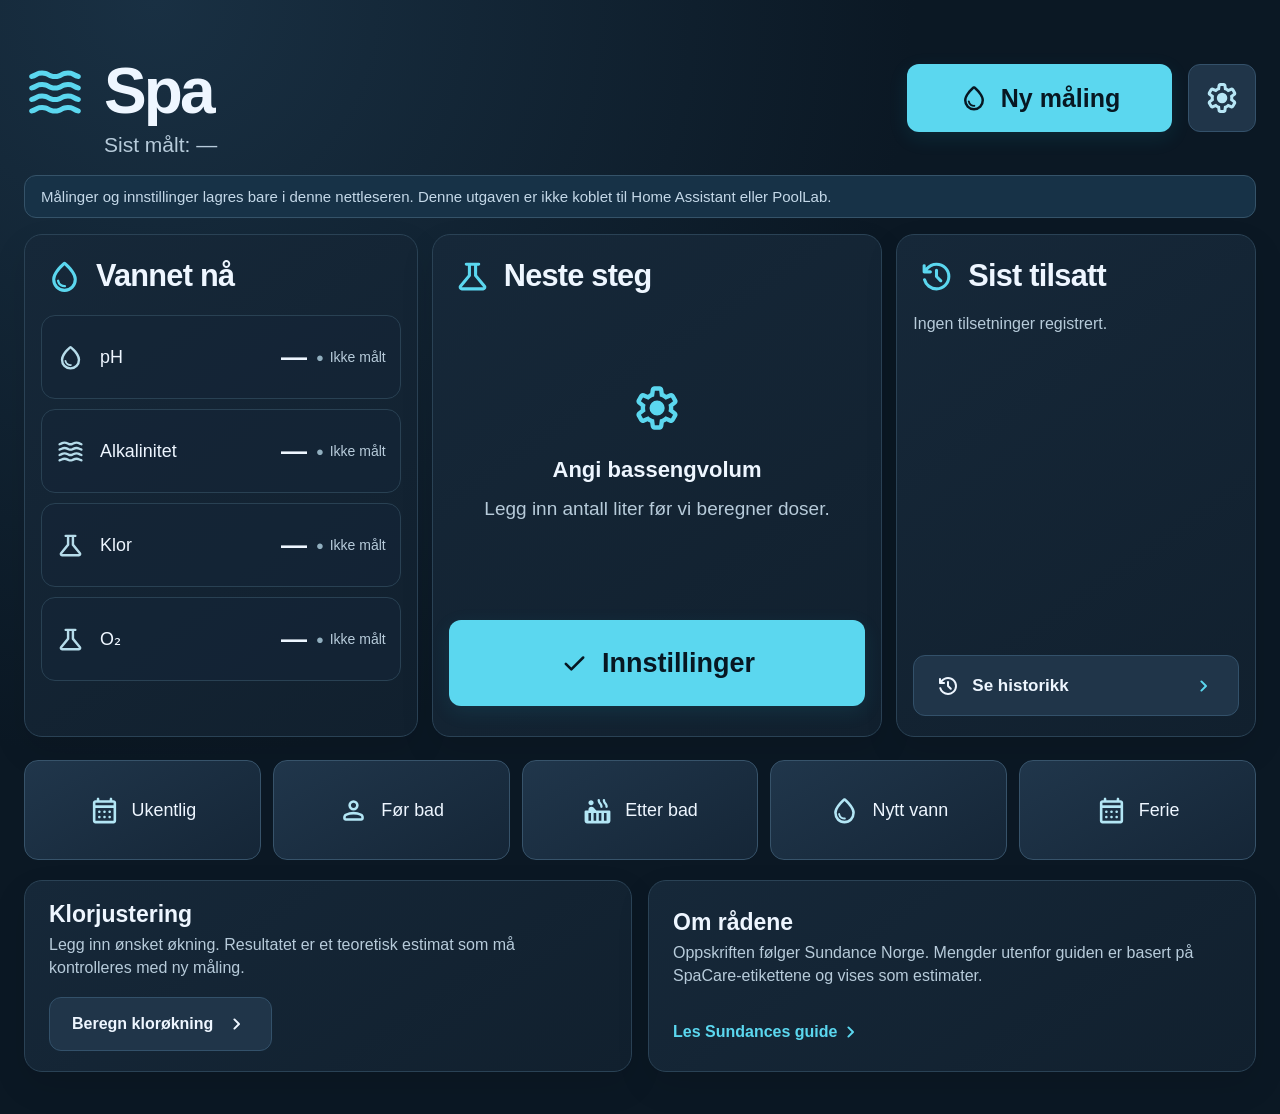
==== docs/index.html @ 382cc319 "Publish browser-only spa calculator for GitHub Pages" ====
<!doctype html>
<html lang="nb">
<head>
  <meta charset="utf-8">
  <meta name="viewport" content="width=device-width, initial-scale=1">
  <meta name="theme-color" content="#0e1b27">
  <title>Spa-hjelp</title>
  <link rel="icon" type="image/svg+xml" href="static/icons/hot_tub.svg">
  <link rel="stylesheet" href="static/style.css">
  <script src="static/pages-config.js" defer></script>
  <script src="static/pages-api.js" defer></script>
  <script src="static/app.js" defer></script>
</head>
<body>
  <main class="spa-app">
    <header class="app-header">
      <div class="app-title-wrap">
        <div class="app-title-line"><span class="icon icon-waves title-icon" aria-hidden="true"></span><h1>Spa</h1></div>
        <p id="last-measured" class="app-subtitle">Sist målt: —</p>
      </div>
      <div class="header-actions">
        <button id="new-measurement" class="button button-primary button-header" type="button">
          <span class="icon icon-water" aria-hidden="true"></span>Ny måling
        </button>
        <button id="settings-open" class="button button-icon" type="button" aria-label="Innstillinger" title="Innstillinger">
          <span class="icon icon-settings" aria-hidden="true"></span>
        </button>
      </div>
    </header>

    <p class="pages-note">Målinger og innstillinger lagres bare i denne nettleseren. Denne utgaven er ikke koblet til Home Assistant eller PoolLab.</p>
    <div class="top-grid">
      <section class="panel water-panel" aria-labelledby="water-heading">
        <h2 id="water-heading" class="panel-title"><span class="icon icon-water" aria-hidden="true"></span>Vannet nå</h2>
        <div class="reading-list">
          <div class="reading-row"><span class="icon icon-water reading-icon" aria-hidden="true"></span><span>pH</span><strong id="ph-value">—</strong><span id="ph-meta" class="reading-meta">Ikke målt</span></div>
          <div class="reading-row"><span class="icon icon-waves reading-icon" aria-hidden="true"></span><span>Alkalinitet</span><strong id="alkalinity-value">—</strong><span id="alkalinity-meta" class="reading-meta">Ikke målt</span></div>
          <div class="reading-row"><span class="icon icon-science reading-icon" aria-hidden="true"></span><span>Klor</span><strong id="chlorine-value">—</strong><span id="chlorine-meta" class="reading-meta">Ikke målt</span></div>
          <div class="reading-row"><span class="icon icon-science reading-icon" aria-hidden="true"></span><span>O₂</span><strong id="oxygen-value">—</strong><span id="oxygen-meta" class="reading-meta">Ikke målt</span></div>
        </div>
      </section>

      <section class="panel next-panel" aria-labelledby="next-heading">
        <h2 id="next-heading" class="panel-title"><span class="icon icon-science" aria-hidden="true"></span>Neste steg</h2>
        <div id="next-content" class="next-content" aria-live="polite">
          <div class="empty-step"><p>Velg en rutine eller registrer en måling.</p></div>
        </div>
        <button id="confirm-step" class="button button-primary button-confirm" type="button" disabled>
          <span class="icon icon-check" aria-hidden="true"></span><span id="confirm-label">Jeg har tilsatt</span>
        </button>
      </section>

      <section class="panel history-panel" aria-labelledby="history-heading">
        <h2 id="history-heading" class="panel-title"><span class="icon icon-history" aria-hidden="true"></span>Sist tilsatt</h2>
        <div id="last-additions" class="history-list"><p class="muted">Ingen tilsetninger registrert.</p></div>
        <button id="history-open" class="button button-secondary history-button" type="button">
          <span class="icon icon-history" aria-hidden="true"></span>Se historikk<span class="icon icon-chevron" aria-hidden="true"></span>
        </button>
      </section>
    </div>

    <section id="cover-banner" class="cover-banner" aria-live="polite" hidden>
      <span class="icon icon-timer cover-icon" aria-hidden="true"></span>
      <div class="cover-copy"><strong id="cover-title">Hold lokket åpent</strong><p>Når timeren er ferdig kan lokket lukkes. Dette sier ikke om vannet er klart for bading.</p></div>
    </section>

    <nav class="mode-grid" aria-label="Vannpleierutiner">
      <button type="button" data-mode="weekly" class="mode-button"><span class="icon icon-calendar" aria-hidden="true"></span>Ukentlig</button>
      <button type="button" data-mode="before_bath" class="mode-button"><span class="icon icon-person" aria-hidden="true"></span>Før bad</button>
      <button type="button" data-mode="after_bath" class="mode-button"><span class="icon icon-hot-tub" aria-hidden="true"></span>Etter bad</button>
      <button type="button" data-mode="new_water" class="mode-button"><span class="icon icon-water" aria-hidden="true"></span>Nytt vann</button>
      <button type="button" data-mode="holiday" class="mode-button"><span class="icon icon-calendar" aria-hidden="true"></span>Ferie</button>
    </nav>

    <div class="lower-grid">
      <section class="panel utility-panel">
        <div><h2>Klorjustering</h2><p>Legg inn ønsket økning. Resultatet er et teoretisk estimat som må kontrolleres med ny måling.</p></div>
        <button id="chlorine-open" class="button button-secondary" type="button">Beregn klorøkning <span class="icon icon-chevron" aria-hidden="true"></span></button>
      </section>
      <section class="panel utility-panel">
        <div><h2>Om rådene</h2><p>Oppskriften følger Sundance Norge. Mengder utenfor guiden er basert på SpaCare-etikettene og vises som estimater.</p></div>
        <a class="text-link" href="https://www.sundance.no/vannpleie-med-sunpurity-og-active-oxygen/" target="_blank" rel="noopener">Les Sundances guide <span class="icon icon-chevron" aria-hidden="true"></span></a>
      </section>
    </div>
  </main>

  <dialog id="measurement-dialog" class="app-dialog">
    <form id="measurement-form" class="dialog-form">
      <div class="dialog-head"><h2>Ny måling</h2><button type="button" class="dialog-close" aria-label="Lukk"><span class="icon icon-close" aria-hidden="true"></span></button></div>
      <p>Fyll inn verdiene du har målt. La felt stå tomt hvis du ikke har målt dem.</p>
      <label>pH <input name="ph" type="number" min="0" max="14" step="0.1" inputmode="decimal" placeholder="f.eks. 7,2"></label>
      <label>Alkalinitet (mg/L) <input name="alkalinity_mg_l" type="number" min="0" max="500" step="1" inputmode="decimal" placeholder="f.eks. 100"></label>
      <label>Fritt klor (mg/L) <input name="chlorine_mg_l" type="number" min="0" max="20" step="0.1" inputmode="decimal" placeholder="f.eks. 0,2"></label>
      <label>O₂ / aktivt oksygen (mg/L) <input name="active_oxygen_mg_l" type="number" min="0" max="50" step="0.1" inputmode="decimal" placeholder="f.eks. 5"></label>
      <button type="submit" class="button button-primary">Lagre måling</button>
    </form>
  </dialog>

  <dialog id="settings-dialog" class="app-dialog">
    <form id="settings-form" class="dialog-form">
      <div class="dialog-head"><h2>Innstillinger</h2><button type="button" class="dialog-close" aria-label="Lukk"><span class="icon icon-close" aria-hidden="true"></span></button></div>
      <p>Oppgi badets vannvolum og størrelsen på hver måleskje. Flytende produkter vises også i ml.</p>
      <label>Bassengvolum (liter) <input name="volume_liters" type="number" min="100" max="10000" step="1" required placeholder="f.eks. 1700"></label>
      <h3>Måleskje per produkt</h3>
      <div id="scoop-fields" class="scoop-fields"></div>
      <button type="submit" class="button button-primary">Lagre innstillinger</button>
    </form>
  </dialog>

  <dialog id="bathers-dialog" class="app-dialog small-dialog">
    <form id="bathers-form" class="dialog-form">
      <div class="dialog-head"><h2>Før bad</h2><button type="button" class="dialog-close" aria-label="Lukk"><span class="icon icon-close" aria-hidden="true"></span></button></div>
      <label>Hvor mange skal bade? <input name="bathers" type="number" min="1" max="20" step="1" value="1" required></label>
      <button type="submit" class="button button-primary">Vis neste steg</button>
    </form>
  </dialog>

  <dialog id="holiday-dialog" class="app-dialog small-dialog">
    <form id="holiday-form" class="dialog-form">
      <div class="dialog-head"><h2>Feriemodus</h2><button type="button" class="dialog-close" aria-label="Lukk"><span class="icon icon-close" aria-hidden="true"></span></button></div>
      <p>Sundance bruker samme kjemikalierutine ved lengre fravær, uansett antall dager.</p>
      <label>Avreise <input name="departure_date" type="date" required></label>
      <label>Hjemkomst <input name="return_date" type="date" required></label>
      <button type="submit" class="button button-primary">Start ferieveiviser</button>
    </form>
  </dialog>

  <dialog id="chlorine-dialog" class="app-dialog small-dialog">
    <form id="chlorine-form" class="dialog-form">
      <div class="dialog-head"><h2>Beregn klorøkning</h2><button type="button" class="dialog-close" aria-label="Lukk"><span class="icon icon-close" aria-hidden="true"></span></button></div>
      <p>Bruk siste måling av fritt klor. Beregningen tar ikke høyde for badets faktiske klorforbruk.</p>
      <label>Ønsket økning (mg/L) <input name="delta_mg_l" type="number" min="0.01" max="3" step="0.01" inputmode="decimal" value="0.2" required></label>
      <button type="submit" class="button button-secondary">Beregn</button>
      <div id="chlorine-result" class="estimate-result" hidden></div>
      <button id="chlorine-confirm" type="button" class="button button-primary" hidden>Jeg har tilsatt MiniChlor</button>
    </form>
  </dialog>

  <dialog id="history-dialog" class="app-dialog history-dialog">
    <div class="dialog-form"><div class="dialog-head"><h2>Tilsetningshistorikk</h2><button type="button" class="dialog-close" aria-label="Lukk"><span class="icon icon-close" aria-hidden="true"></span></button></div><div id="history-full" class="history-full"></div></div>
  </dialog>

  <div id="toast" class="toast" role="status" aria-live="polite" hidden></div>
</body>
</html>
---- docs/static/style.css ----
:root {
  color-scheme: dark;
  --bg: #0b1824;
  --surface: #142433;
  --surface-2: #1b3042;
  --border: #2a4255;
  --text: #eef6ff;
  --muted: #b7cbda;
  --cyan: #5bd7ef;
  --cyan-strong: #39c8eb;
  --orange: #cb5e0c;
  --red: #ff707b;
  font-family: -apple-system, BlinkMacSystemFont, "Segoe UI", Roboto, Helvetica, Arial, sans-serif;
  font-synthesis: none;
}

* { box-sizing: border-box; }
html { background: var(--bg); }
body { margin: 0; min-width: 320px; background: radial-gradient(circle at 12% 0%, #193043 0, var(--bg) 48%); color: var(--text); }
button, input { font: inherit; }
button { cursor: pointer; }
button:disabled { cursor: not-allowed; opacity: .42; }
a { color: inherit; }
:focus-visible { outline: 3px solid var(--cyan); outline-offset: 3px; }
[hidden] { display: none !important; }

.icon { display: inline-block; flex: none; width: 24px; height: 24px; background: currentColor; -webkit-mask: var(--icon) center / contain no-repeat; mask: var(--icon) center / contain no-repeat; }
.icon-water { --icon: url('icons/water_drop.svg'); }
.icon-waves { --icon: url('icons/waves.svg'); }
.icon-science { --icon: url('icons/science.svg'); }
.icon-history { --icon: url('icons/history.svg'); }
.icon-calendar { --icon: url('icons/calendar_month.svg'); }
.icon-person { --icon: url('icons/person.svg'); }
.icon-hot-tub { --icon: url('icons/hot_tub.svg'); }
.icon-settings { --icon: url('icons/settings.svg'); }
.icon-check { --icon: url('icons/check.svg'); }
.icon-timer { --icon: url('icons/timer.svg'); }
.icon-warning { --icon: url('icons/warning.svg'); }
.icon-chevron { --icon: url('icons/chevron_right.svg'); }
.icon-close { --icon: url('icons/close.svg'); }
.icon-product { --icon: url('icons/medication_liquid.svg'); }

.spa-app { max-width: 1550px; margin: 0 auto; padding: 57px 24px 42px; }
.app-header { display: flex; align-items: flex-start; justify-content: space-between; gap: 24px; margin-bottom: 18px; }
.app-title-line { display: flex; align-items: center; gap: 18px; }
.title-icon { width: 62px; height: 62px; color: var(--cyan); }
h1, h2, h3, p { margin-top: 0; }
h1 { font-size: clamp(46px, 5vw, 68px); line-height: 1.08; letter-spacing: -.045em; margin: 0; font-weight: 750; }
.app-subtitle { margin: 7px 0 0 80px; color: var(--muted); font-size: 21px; }
.header-actions { display: flex; gap: 16px; align-items: center; padding-top: 7px; }
.button { min-height: 54px; padding: 12px 22px; display: inline-flex; align-items: center; justify-content: center; gap: 12px; border-radius: 12px; border: 1px solid transparent; font-weight: 700; text-decoration: none; transition: background .15s ease, border-color .15s ease, transform .15s ease; }
.button:hover:not(:disabled), .mode-button:hover { transform: translateY(-1px); }
.button-primary { color: #071722; background: var(--cyan); box-shadow: 0 6px 20px #1cb5d51c; }
.button-primary:hover:not(:disabled) { background: #83e8fb; }
.button-secondary { color: var(--text); background: #203549; border-color: #33516a; }
.button-secondary:hover:not(:disabled) { background: #29465e; }
.button-icon { width: 68px; min-width: 68px; height: 68px; padding: 0; color: #b7e6f5; background: #203549; border-color: #34516a; }
.button-icon .icon { width: 36px; height: 36px; }
.button-header { min-height: 68px; min-width: 265px; font-size: 25px; }
.button-header .icon { width: 30px; height: 30px; }

.top-grid { display: grid; grid-template-columns: 1.04fr 1.19fr .95fr; gap: 14px; align-items: stretch; }
.pages-note { margin: 0 0 16px; padding: 12px 16px; border: 1px solid #355369; border-radius: 12px; color: #c4d8e8; background: #173247; font-size: 15px; }
.panel { background: linear-gradient(145deg, #162839, #11202e); border: 1px solid var(--border); border-radius: 18px; box-shadow: 0 14px 34px #00000019; }
.top-grid > .panel { min-height: 503px; padding: 23px 16px 20px; }
.panel-title { display: flex; align-items: center; gap: 13px; margin: 0 0 20px; padding: 0 5px; font-size: clamp(25px, 2.4vw, 34px); line-height: 1.18; letter-spacing: -.025em; font-weight: 700; }
.panel-title .icon { width: 37px; height: 37px; color: var(--cyan); }
.reading-list { display: grid; gap: 10px; }
.reading-row { display: grid; grid-template-columns: 35px minmax(0,1fr) auto auto; align-items: center; gap: 9px; min-height: 84px; padding: 11px 14px; border: 1px solid #294153; background: #142536b8; border-radius: 14px; font-size: clamp(16px, 1.4vw, 21px); }
.reading-icon { width: 29px; height: 29px; color: #b6dcea; }
.reading-row strong { font-size: 26px; font-weight: 650; white-space: nowrap; }
.reading-meta { color: var(--muted); font-size: 14px; white-space: nowrap; }
.reading-meta:not(:empty)::before { content: '●'; color: #91afbf; font-size: 13px; margin-right: 6px; }
.next-panel, .history-panel { display: flex; flex-direction: column; }
.top-grid > .next-panel { padding-bottom: 30px; }
.next-content { flex: 1; display: flex; flex-direction: column; justify-content: center; min-height: 275px; padding: 0 12px 12px; }
.step-product { display: flex; align-items: center; justify-content: center; gap: 24px; margin: 10px 0 12px; }
.step-product .icon { width: 80px; height: 80px; color: #6bd8f1; }
.product-image { width: 112px; height: 112px; object-fit: contain; flex: none; }
.step-product-name { font-size: clamp(20px, 2vw, 27px); line-height: 1.2; font-weight: 690; }
.step-product-label { display: block; margin-top: 4px; color: var(--muted); font-size: 17px; font-weight: 400; }
.step-amount { color: var(--cyan); font-size: clamp(34px, 3.9vw, 52px); text-align: center; font-weight: 760; line-height: 1.1; letter-spacing: -.035em; margin: 6px 0; }
.step-volume { color: #b6dce8; text-align: center; font-size: 17px; }
.step-description, .step-instruction { color: var(--muted); text-align: center; line-height: 1.45; margin: 9px 0 0; font-size: 16px; }
.step-warning { color: #ffd08b; text-align: center; line-height: 1.35; margin-top: 8px; font-size: 14px; }
.step-source { display: inline-block; margin: 12px auto 0; color: #8bdff3; font-size: 14px; }
.empty-step { margin: auto; text-align: center; color: var(--muted); font-size: 19px; line-height: 1.45; }
.empty-step .icon { width: 52px; height: 52px; color: var(--cyan); margin-bottom: 12px; }
.empty-step h3 { color: var(--text); font-size: 22px; margin-bottom: 9px; }
.wait-countdown { color: var(--cyan); font-size: 36px; font-weight: 700; margin-top: 13px; }
.button-confirm { width: 100%; min-height: 86px; font-size: 27px; }
.button-confirm .icon { width: 31px; height: 31px; }
.history-list { flex: 1; display: grid; align-content: start; gap: 8px; }
.history-item { min-height: 100px; display: flex; gap: 14px; align-items: center; border: 1px solid #294153; background: #142536b8; border-radius: 13px; padding: 10px 12px; }
.history-item .icon { color: #c2e4ed; width: 35px; height: 35px; }
.history-product-image { width: 55px; height: 55px; object-fit: contain; flex: none; }
.history-main { min-width: 0; flex: 1; }
.history-main strong { display: block; font-size: 17px; overflow: hidden; text-overflow: ellipsis; white-space: nowrap; }
.history-main small { display: block; color: var(--muted); margin-top: 4px; font-size: 14px; }
.history-item time { color: var(--muted); font-size: 13px; white-space: nowrap; }
.history-button { width: 100%; min-height: 61px; margin-top: 8px; justify-content: flex-start; font-size: 17px; }
.history-button .icon:last-child { margin-left: auto; color: var(--cyan); }
.muted { color: var(--muted); }

.cover-banner { display: flex; align-items: center; gap: 26px; margin-top: 19px; padding: 27px 30px; min-height: 142px; background: linear-gradient(90deg, #c65508, #cf650f); border: 1px solid #df7520; border-radius: 16px; }
.cover-icon { width: 62px; height: 62px; color: #fff0da; }
.cover-copy { border-left: 1px solid #f1a75b; padding-left: 30px; }
.cover-copy strong { font-size: clamp(24px, 3vw, 38px); line-height: 1.1; }
.cover-copy p { color: #ffe1c4; margin: 7px 0 0; font-size: 17px; }
.mode-grid { display: grid; grid-template-columns: repeat(5, minmax(0, 1fr)); gap: 12px; margin-top: 23px; }
.mode-button { display: flex; justify-content: center; align-items: center; gap: 12px; min-height: 100px; border: 1px solid #37536a; border-radius: 14px; color: var(--text); background: linear-gradient(150deg, #20364b, #152637); font-size: clamp(15px, 1.4vw, 21px); white-space: nowrap; transition: .15s ease; }
.mode-button .icon { color: #b3e6f5; width: 31px; height: 31px; }
.mode-button[aria-current="true"] { border-color: var(--cyan); background: #24536b; }
.lower-grid { display: grid; grid-template-columns: repeat(2, minmax(0, 1fr)); gap: 16px; margin-top: 20px; }
.utility-panel { display: flex; flex-wrap: wrap; align-items: center; justify-content: space-between; gap: 18px; padding: 20px 24px; }
.utility-panel h2 { font-size: 23px; margin-bottom: 5px; }
.utility-panel p { margin: 0; max-width: 550px; color: var(--muted); line-height: 1.45; }
.utility-panel .button { white-space: nowrap; }
.text-link { color: var(--cyan); font-weight: 650; white-space: nowrap; display: inline-flex; align-items: center; text-decoration: none; gap: 2px; }

.app-dialog { width: min(94vw, 590px); max-height: min(90vh, 840px); padding: 0; border: 1px solid #3d6379; border-radius: 18px; background: #17293a; color: var(--text); box-shadow: 0 30px 90px #000a; }
.app-dialog::backdrop { background: #03101acc; }
.small-dialog { width: min(94vw, 480px); }
.history-dialog { width: min(94vw, 660px); }
.dialog-form { display: grid; gap: 16px; padding: 24px; overflow-y: auto; max-height: 90vh; }
.dialog-head { display: flex; justify-content: space-between; align-items: center; gap: 12px; }
.dialog-head h2 { font-size: 30px; margin: 0; }
.dialog-head .dialog-close { background: transparent; color: var(--muted); border: 0; width: 40px; height: 40px; }
.dialog-form > p { color: var(--muted); margin: 0; line-height: 1.45; }
.dialog-form label { display: grid; gap: 7px; color: var(--text); font-weight: 600; }
.dialog-form input { width: 100%; min-height: 50px; border-radius: 10px; border: 1px solid #45647a; color: var(--text); background: #0f1f2d; padding: 10px 12px; }
.dialog-form input:focus { border-color: var(--cyan); }
.dialog-form h3 { margin: 4px 0 0; font-size: 20px; }
.scoop-fields { display: grid; grid-template-columns: repeat(2, minmax(0,1fr)); gap: 12px; }
.scoop-fields label { font-size: 14px; }
.estimate-result { border: 1px solid #386178; padding: 18px; border-radius: 12px; background: #0e2332; line-height: 1.45; }
.estimate-result strong { font-size: 23px; color: var(--cyan); }
.estimate-result p { margin: 8px 0 0; color: var(--muted); }
.estimate-result .warning { color: #ffd08b; }
.history-full { display: grid; gap: 9px; max-height: 60vh; overflow-y: auto; }
.toast { position: fixed; bottom: 22px; right: 22px; z-index: 10; max-width: 430px; border: 1px solid #4785a0; border-radius: 12px; padding: 14px 18px; background: #1c3c4d; box-shadow: 0 14px 40px #0008; }
.toast.error { border-color: #dc6d65; background: #5a272b; }

.card-body { background: transparent; }
.ha-spa-card { position: relative; isolation: isolate; display: flex; flex-direction: column; width: 100%; min-height: 420px; padding: 27px; border: 1px solid #2b6c8a; border-radius: 18px; overflow: hidden; background: #122737 url('spa-evening.png') center 53% / cover no-repeat; box-shadow: inset 0 0 0 1px #41b9d226; }
.ha-spa-card::before { content: ''; position: absolute; z-index: -1; inset: 0; background: linear-gradient(90deg, #081b2ce8 0%, #092233ad 45%, #06182794 100%); }
.card-heading { display: flex; align-items: center; gap: 14px; }
.card-heading .icon { width: 47px; height: 47px; color: var(--cyan); }
.card-heading h1 { font-size: 40px; letter-spacing: -.04em; }
.card-label { color: #d1deeb; margin: 20px 0 6px; font-size: 18px; }
.card-status { align-self: flex-start; color: #ff7981; border: 1px solid #d95665; border-radius: 11px; background: #3c1d2bca; padding: 9px 15px; font-size: 19px; font-weight: 720; margin: 0; }
.card-status.has-measurement { color: #c8edfa; border-color: #428ba6; background: #173c51d9; }
.card-cover { position: absolute; right: 30px; top: 52px; width: 175px; height: 175px; display: grid; align-content: center; justify-items: center; text-align: center; gap: 2px; border: 8px solid #fa6670; border-radius: 50%; background: #102130e8; color: #ff9296; font-size: 16px; }
.card-cover .icon { width: 42px; height: 42px; }
.card-cover strong { display: inline-block; font-size: 30px; margin-top: 4px; }
.card-readings { margin-top: auto; display: grid; grid-template-columns: repeat(4, minmax(0,1fr)); gap: 10px; width: 100%; }
.card-readings > div { display: grid; gap: 6px; padding: 13px 16px; border: 1px solid #355369; border-radius: 12px; background: #172d3fdb; color: #c4d8e8; }
.card-readings strong { color: white; font-size: 24px; }
.card-footer { display: grid; grid-template-columns: 1fr 1fr; gap: 11px; margin-top: 11px; }
.card-footer p, .card-footer a { min-height: 60px; margin: 0; border: 1px solid #355369; border-radius: 12px; padding: 11px 18px; display: flex; align-items: center; gap: 10px; background: #172d3fe8; text-decoration: none; font-size: 18px; }
.card-footer p { flex-wrap: wrap; color: #c4d8e8; }
.card-footer strong { color: white; font-weight: 600; }
.card-footer a { justify-content: center; background: var(--cyan); color: #0b1c27; font-weight: 720; }
.card-footer a .icon { margin-left: auto; }

@media (max-width: 1180px) {
  .spa-app { padding: 22px; }
  .top-grid { grid-template-columns: 1fr 1fr; }
  .history-panel { grid-column: 1 / -1; min-height: unset !important; }
  .history-list { grid-template-columns: repeat(3, minmax(0,1fr)); }
  .history-item time { display: none; }
  .mode-button { min-height: 78px; }
  .lower-grid { grid-template-columns: 1fr; }
}
@media (max-width: 740px) {
  .spa-app { padding: 16px; }
  .app-header { align-items: center; }
  .title-icon { width: 43px; height: 43px; }
  .app-title-line { gap: 10px; }
  h1 { font-size: 43px; }
  .app-subtitle { margin-left: 53px; font-size: 14px; }
  .header-actions { gap: 8px; }
  .button-header { min-width: 0; min-height: 52px; font-size: 0; padding: 9px 13px; }
  .button-header .icon { width: 29px; height: 29px; }
  .button-icon { min-width: 52px; width: 52px; height: 52px; }
  .button-icon .icon { width: 28px; height: 28px; }
  .top-grid { grid-template-columns: 1fr; }
  .top-grid > .panel { min-height: unset; padding: 18px 14px; }
  .panel-title { font-size: 26px; margin-bottom: 15px; }
  .panel-title .icon { width: 30px; height: 30px; }
  .reading-list { gap: 8px; }
  .reading-row { min-height: 65px; }
  .next-content { min-height: 210px; }
  .history-panel { grid-column: auto; }
  .history-list { grid-template-columns: 1fr; }
  .history-item:nth-child(n+3) { display: none; }
  .cover-banner { gap: 14px; padding: 17px; min-height: 90px; }
  .cover-icon { width: 37px; height: 37px; }
  .cover-copy { padding-left: 14px; }
  .cover-copy strong { font-size: 24px; }
  .cover-copy p { font-size: 13px; }
  .mode-grid { grid-template-columns: repeat(2, minmax(0,1fr)); gap: 9px; }
  .mode-button { min-height: 68px; font-size: 17px; }
  .mode-button .icon { width: 24px; height: 24px; }
  .scoop-fields { grid-template-columns: 1fr; }
  .ha-spa-card { min-height: 400px; padding: 18px; }
  .card-cover { top: 60px; right: 15px; width: 130px; height: 130px; border-width: 6px; font-size: 13px; }
  .card-cover strong { font-size: 23px; }
  .card-readings { width: 100%; }
  .card-readings > div { padding: 10px; }
  .card-readings { grid-template-columns: repeat(2, minmax(0,1fr)); }
  .card-footer a, .card-footer p { font-size: 15px; padding: 10px; }
}
@media (prefers-reduced-motion: reduce) {
  *, *::before, *::after { transition-duration: .01ms !important; animation-duration: .01ms !important; }
}
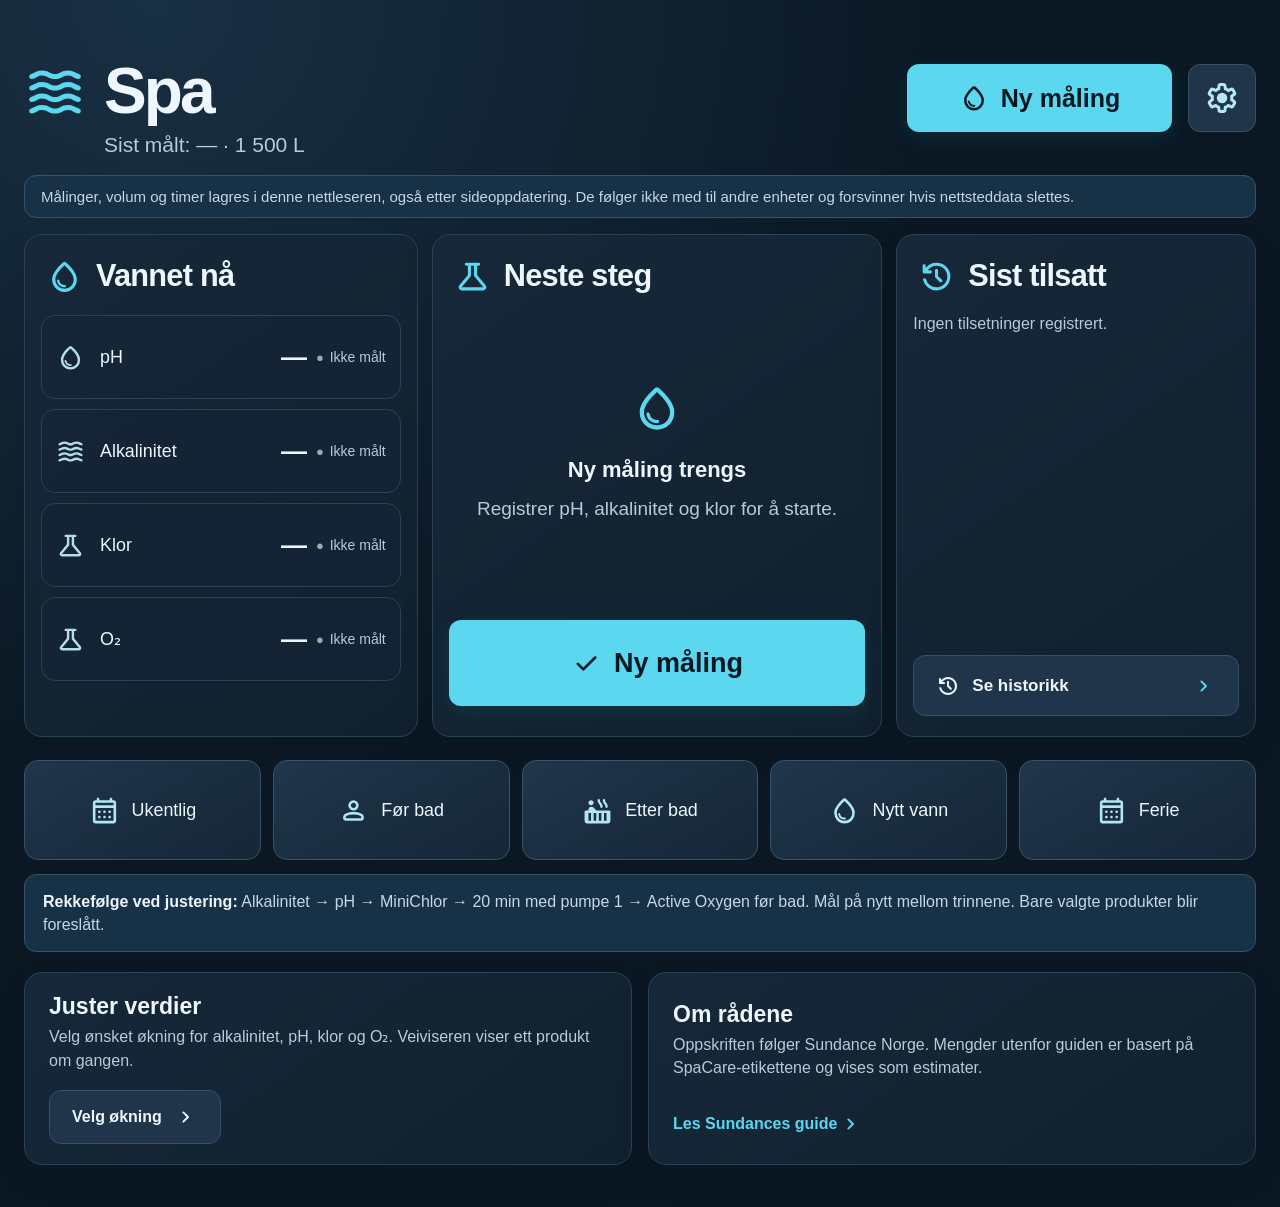
==== commit aaa7a26b: "Guide four-metric spa adjustments in Sundance order" ====
--- a/docs/index.html
+++ b/docs/index.html
@@ -28,7 +28,7 @@
       </div>
     </header>
 
-    <p class="pages-note">Målinger og innstillinger lagres bare i denne nettleseren. Denne utgaven er ikke koblet til Home Assistant eller PoolLab.</p>
+    <p class="pages-note">Målinger, volum og timer lagres i denne nettleseren, også etter sideoppdatering. De følger ikke med til andre enheter og forsvinner hvis nettsteddata slettes.</p>
     <div class="top-grid">
       <section class="panel water-panel" aria-labelledby="water-heading">
         <h2 id="water-heading" class="panel-title"><span class="icon icon-water" aria-hidden="true"></span>Vannet nå</h2>
@@ -72,10 +72,12 @@
       <button type="button" data-mode="holiday" class="mode-button"><span class="icon icon-calendar" aria-hidden="true"></span>Ferie</button>
     </nav>
 
+    <p class="care-order"><strong>Rekkefølge ved justering:</strong> Alkalinitet → pH → MiniChlor → 20 min med pumpe 1 → Active Oxygen før bad. Mål på nytt mellom trinnene. Bare valgte produkter blir foreslått.</p>
+
     <div class="lower-grid">
       <section class="panel utility-panel">
-        <div><h2>Klorjustering</h2><p>Legg inn ønsket økning. Resultatet er et teoretisk estimat som må kontrolleres med ny måling.</p></div>
-        <button id="chlorine-open" class="button button-secondary" type="button">Beregn klorøkning <span class="icon icon-chevron" aria-hidden="true"></span></button>
+        <div><h2>Juster verdier</h2><p>Velg ønsket økning for alkalinitet, pH, klor og O₂. Veiviseren viser ett produkt om gangen.</p></div>
+        <button id="adjust-open" class="button button-secondary" type="button">Velg økning <span class="icon icon-chevron" aria-hidden="true"></span></button>
       </section>
       <section class="panel utility-panel">
         <div><h2>Om rådene</h2><p>Oppskriften følger Sundance Norge. Mengder utenfor guiden er basert på SpaCare-etikettene og vises som estimater.</p></div>
@@ -100,7 +102,7 @@
     <form id="settings-form" class="dialog-form">
       <div class="dialog-head"><h2>Innstillinger</h2><button type="button" class="dialog-close" aria-label="Lukk"><span class="icon icon-close" aria-hidden="true"></span></button></div>
       <p>Oppgi badets vannvolum og størrelsen på hver måleskje. Flytende produkter vises også i ml.</p>
-      <label>Bassengvolum (liter) <input name="volume_liters" type="number" min="100" max="10000" step="1" required placeholder="f.eks. 1700"></label>
+      <label>Bassengvolum (liter) <input name="volume_liters" type="number" min="100" max="10000" step="1" required value="1500"></label>
       <h3>Måleskje per produkt</h3>
       <div id="scoop-fields" class="scoop-fields"></div>
       <button type="submit" class="button button-primary">Lagre innstillinger</button>
@@ -125,14 +127,18 @@
     </form>
   </dialog>
 
-  <dialog id="chlorine-dialog" class="app-dialog small-dialog">
-    <form id="chlorine-form" class="dialog-form">
-      <div class="dialog-head"><h2>Beregn klorøkning</h2><button type="button" class="dialog-close" aria-label="Lukk"><span class="icon icon-close" aria-hidden="true"></span></button></div>
-      <p>Bruk siste måling av fritt klor. Beregningen tar ikke høyde for badets faktiske klorforbruk.</p>
-      <label>Ønsket økning (mg/L) <input name="delta_mg_l" type="number" min="0.01" max="3" step="0.01" inputmode="decimal" value="0.2" required></label>
-      <button type="submit" class="button button-secondary">Beregn</button>
-      <div id="chlorine-result" class="estimate-result" hidden></div>
-      <button id="chlorine-confirm" type="button" class="button button-primary" hidden>Jeg har tilsatt MiniChlor</button>
+  <dialog id="adjust-dialog" class="app-dialog">
+    <form id="adjust-form" class="dialog-form">
+      <div class="dialog-head"><h2>Ønsket økning</h2><button type="button" class="dialog-close" aria-label="Lukk"><span class="icon icon-close" aria-hidden="true"></span></button></div>
+      <p>Skriv økningen fra siste måling. La felt stå tomt hvis verdien ikke skal økes. Alkalinitet og pH kontrolleres alltid først.</p>
+      <div class="adjust-grid">
+        <label>Alkalinitet + (mg/L)<small id="adjust-current-alkalinity">Sist målt: —</small><input name="alkalinity_mg_l" type="number" min="1" max="100" step="1" inputmode="decimal" placeholder="f.eks. 10"></label>
+        <label>pH +<small id="adjust-current-ph">Sist målt: —</small><input name="ph" type="number" min="0.01" max="1" step="0.01" inputmode="decimal" placeholder="f.eks. 0,2"></label>
+        <label>Klor + (mg/L)<small id="adjust-current-chlorine">Sist målt: —</small><input name="chlorine_mg_l" type="number" min="0.01" max="3" step="0.01" inputmode="decimal" placeholder="f.eks. 0,2"></label>
+        <label>O₂ + (mg/L)<small id="adjust-current-oxygen">Sist målt: —</small><input name="active_oxygen_mg_l" type="number" min="0.1" max="10" step="0.1" inputmode="decimal" placeholder="f.eks. 2"></label>
+      </div>
+      <p class="adjust-note">O₂ kan ikke beregnes direkte fra ønsket mg/L-økning. Veiviseren viser Sundances dose før bad og ber om ny måling.</p>
+      <button type="submit" class="button button-primary">Start justering</button>
     </form>
   </dialog>
 
--- a/docs/static/style.css
+++ b/docs/static/style.css
@@ -111,6 +111,8 @@
 .mode-button { display: flex; justify-content: center; align-items: center; gap: 12px; min-height: 100px; border: 1px solid #37536a; border-radius: 14px; color: var(--text); background: linear-gradient(150deg, #20364b, #152637); font-size: clamp(15px, 1.4vw, 21px); white-space: nowrap; transition: .15s ease; }
 .mode-button .icon { color: #b3e6f5; width: 31px; height: 31px; }
 .mode-button[aria-current="true"] { border-color: var(--cyan); background: #24536b; }
+.care-order { margin: 14px 0 0; padding: 15px 18px; border: 1px solid #355369; border-radius: 12px; background: #173247; color: #c4d8e8; line-height: 1.45; }
+.care-order strong { color: var(--text); }
 .lower-grid { display: grid; grid-template-columns: repeat(2, minmax(0, 1fr)); gap: 16px; margin-top: 20px; }
 .utility-panel { display: flex; flex-wrap: wrap; align-items: center; justify-content: space-between; gap: 18px; padding: 20px 24px; }
 .utility-panel h2 { font-size: 23px; margin-bottom: 5px; }
@@ -118,7 +120,7 @@
 .utility-panel .button { white-space: nowrap; }
 .text-link { color: var(--cyan); font-weight: 650; white-space: nowrap; display: inline-flex; align-items: center; text-decoration: none; gap: 2px; }
 
-.app-dialog { width: min(94vw, 590px); max-height: min(90vh, 840px); padding: 0; border: 1px solid #3d6379; border-radius: 18px; background: #17293a; color: var(--text); box-shadow: 0 30px 90px #000a; }
+.app-dialog { width: min(94vw, 590px); max-height: min(90vh, 840px); padding: 0; overflow: hidden; border: 1px solid #3d6379; border-radius: 18px; background: #17293a; color: var(--text); box-shadow: 0 30px 90px #000a; }
 .app-dialog::backdrop { background: #03101acc; }
 .small-dialog { width: min(94vw, 480px); }
 .history-dialog { width: min(94vw, 660px); }
@@ -128,10 +130,13 @@
 .dialog-head .dialog-close { background: transparent; color: var(--muted); border: 0; width: 40px; height: 40px; }
 .dialog-form > p { color: var(--muted); margin: 0; line-height: 1.45; }
 .dialog-form label { display: grid; gap: 7px; color: var(--text); font-weight: 600; }
+.dialog-form label small { color: var(--muted); font-size: 13px; font-weight: 400; }
 .dialog-form input { width: 100%; min-height: 50px; border-radius: 10px; border: 1px solid #45647a; color: var(--text); background: #0f1f2d; padding: 10px 12px; }
 .dialog-form input:focus { border-color: var(--cyan); }
 .dialog-form h3 { margin: 4px 0 0; font-size: 20px; }
 .scoop-fields { display: grid; grid-template-columns: repeat(2, minmax(0,1fr)); gap: 12px; }
+.adjust-grid { display: grid; grid-template-columns: repeat(2, minmax(0,1fr)); gap: 14px; }
+.dialog-form .adjust-note { font-size: 14px; }
 .scoop-fields label { font-size: 14px; }
 .estimate-result { border: 1px solid #386178; padding: 18px; border-radius: 12px; background: #0e2332; line-height: 1.45; }
 .estimate-result strong { font-size: 23px; color: var(--cyan); }
@@ -203,6 +208,7 @@
   .mode-button { min-height: 68px; font-size: 17px; }
   .mode-button .icon { width: 24px; height: 24px; }
   .scoop-fields { grid-template-columns: 1fr; }
+  .adjust-grid { grid-template-columns: 1fr; }
   .ha-spa-card { min-height: 400px; padding: 18px; }
   .card-cover { top: 60px; right: 15px; width: 130px; height: 130px; border-width: 6px; font-size: 13px; }
   .card-cover strong { font-size: 23px; }
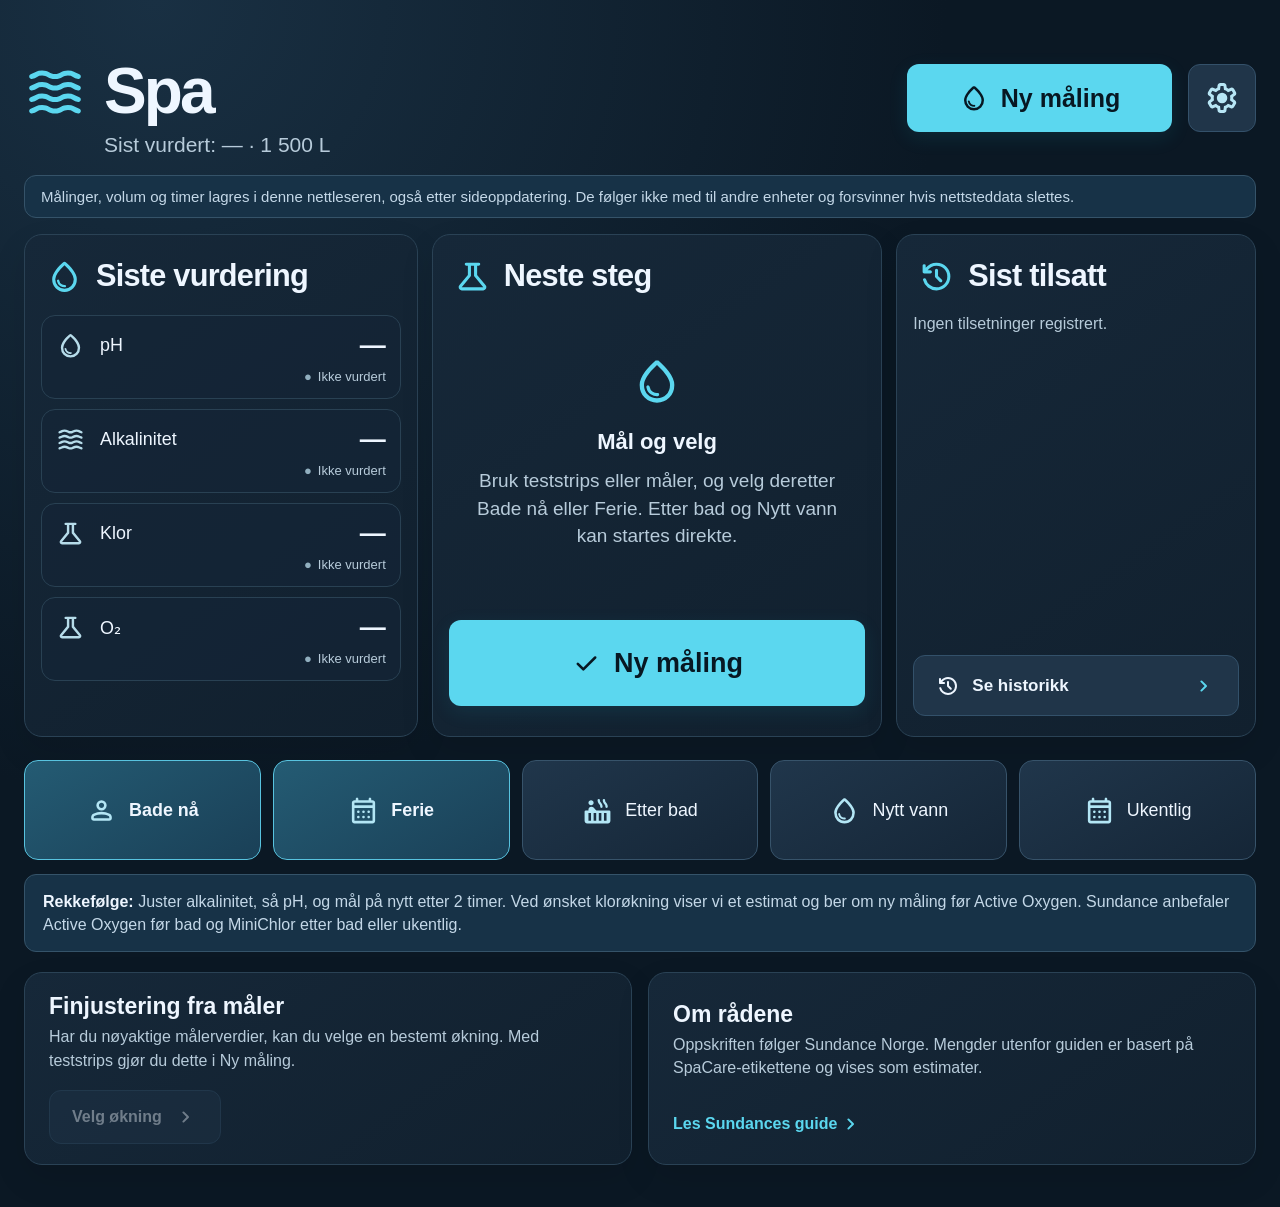
==== commit 6e4614e7: "Guide spa care from strip or meter readings" ====
--- a/docs/index.html
+++ b/docs/index.html
@@ -31,7 +31,7 @@
     <p class="pages-note">Målinger, volum og timer lagres i denne nettleseren, også etter sideoppdatering. De følger ikke med til andre enheter og forsvinner hvis nettsteddata slettes.</p>
     <div class="top-grid">
       <section class="panel water-panel" aria-labelledby="water-heading">
-        <h2 id="water-heading" class="panel-title"><span class="icon icon-water" aria-hidden="true"></span>Vannet nå</h2>
+        <h2 id="water-heading" class="panel-title"><span class="icon icon-water" aria-hidden="true"></span>Siste vurdering</h2>
         <div class="reading-list">
           <div class="reading-row"><span class="icon icon-water reading-icon" aria-hidden="true"></span><span>pH</span><strong id="ph-value">—</strong><span id="ph-meta" class="reading-meta">Ikke målt</span></div>
           <div class="reading-row"><span class="icon icon-waves reading-icon" aria-hidden="true"></span><span>Alkalinitet</span><strong id="alkalinity-value">—</strong><span id="alkalinity-meta" class="reading-meta">Ikke målt</span></div>
@@ -65,18 +65,18 @@
     </section>
 
     <nav class="mode-grid" aria-label="Vannpleierutiner">
-      <button type="button" data-mode="weekly" class="mode-button"><span class="icon icon-calendar" aria-hidden="true"></span>Ukentlig</button>
-      <button type="button" data-mode="before_bath" class="mode-button"><span class="icon icon-person" aria-hidden="true"></span>Før bad</button>
+      <button type="button" data-mode="before_bath" class="mode-button mode-primary"><span class="icon icon-person" aria-hidden="true"></span>Bade nå</button>
+      <button type="button" data-mode="holiday" class="mode-button mode-primary"><span class="icon icon-calendar" aria-hidden="true"></span>Ferie</button>
       <button type="button" data-mode="after_bath" class="mode-button"><span class="icon icon-hot-tub" aria-hidden="true"></span>Etter bad</button>
       <button type="button" data-mode="new_water" class="mode-button"><span class="icon icon-water" aria-hidden="true"></span>Nytt vann</button>
-      <button type="button" data-mode="holiday" class="mode-button"><span class="icon icon-calendar" aria-hidden="true"></span>Ferie</button>
+      <button type="button" data-mode="weekly" class="mode-button"><span class="icon icon-calendar" aria-hidden="true"></span>Ukentlig</button>
     </nav>
 
-    <p class="care-order"><strong>Rekkefølge ved justering:</strong> Alkalinitet → pH → MiniChlor → 20 min med pumpe 1 → Active Oxygen før bad. Mål på nytt mellom trinnene. Bare valgte produkter blir foreslått.</p>
+    <p class="care-order"><strong>Rekkefølge:</strong> Juster alkalinitet, så pH, og mål på nytt etter 2 timer. Ved ønsket klorøkning viser vi et estimat og ber om ny måling før Active Oxygen. Sundance anbefaler Active Oxygen før bad og MiniChlor etter bad eller ukentlig.</p>
 
     <div class="lower-grid">
       <section class="panel utility-panel">
-        <div><h2>Juster verdier</h2><p>Velg ønsket økning for alkalinitet, pH, klor og O₂. Veiviseren viser ett produkt om gangen.</p></div>
+        <div><h2>Finjustering fra måler</h2><p>Har du nøyaktige målerverdier, kan du velge en bestemt økning. Med teststrips gjør du dette i Ny måling.</p></div>
         <button id="adjust-open" class="button button-secondary" type="button">Velg økning <span class="icon icon-chevron" aria-hidden="true"></span></button>
       </section>
       <section class="panel utility-panel">
@@ -89,12 +89,24 @@
   <dialog id="measurement-dialog" class="app-dialog">
     <form id="measurement-form" class="dialog-form">
       <div class="dialog-head"><h2>Ny måling</h2><button type="button" class="dialog-close" aria-label="Lukk"><span class="icon icon-close" aria-hidden="true"></span></button></div>
-      <p>Fyll inn verdiene du har målt. La felt stå tomt hvis du ikke har målt dem.</p>
-      <label>pH <input name="ph" type="number" min="0" max="14" step="0.1" inputmode="decimal" placeholder="f.eks. 7,2"></label>
-      <label>Alkalinitet (mg/L) <input name="alkalinity_mg_l" type="number" min="0" max="500" step="1" inputmode="decimal" placeholder="f.eks. 100"></label>
-      <label>Fritt klor (mg/L) <input name="chlorine_mg_l" type="number" min="0" max="20" step="0.1" inputmode="decimal" placeholder="f.eks. 0,2"></label>
-      <label>O₂ / aktivt oksygen (mg/L) <input name="active_oxygen_mg_l" type="number" min="0" max="50" step="0.1" inputmode="decimal" placeholder="f.eks. 5"></label>
-      <button type="submit" class="button button-primary">Lagre måling</button>
+      <fieldset class="method-choice"><legend>Hvordan målte du?</legend>
+        <label><input type="radio" name="method" value="strip" checked> Teststrips</label>
+        <label><input type="radio" name="method" value="machine"> Måler</label>
+      </fieldset>
+      <div id="strip-fields" class="measurement-fields">
+        <p>Velg hvor mye hver verdi bør endres ut fra fargene på stripsen. <strong>+ øke · − senke · 0 ingen endring.</strong> Dette er ikke eksakte målinger.</p>
+        <label>Alkalinitet, ønsket endring (mg/L)<input name="strip_alkalinity_mg_l" type="number" min="-100" max="100" step="1" inputmode="decimal" value="0" required><small>For eksempel +10 hvis den virker for lav.</small></label>
+        <label>pH, ønsket endring<input name="strip_ph" type="number" min="-1" max="1" step="0.1" inputmode="decimal" value="0" required><small>For eksempel −0,2 hvis den virker for høy.</small></label>
+        <label>Klor, ønsket endring (mg/L)<input name="strip_chlorine_mg_l" type="number" min="-3" max="3" step="0.1" inputmode="decimal" value="0" required><small>For eksempel +0,2. Velg minus hvis klor er for høyt.</small></label>
+        <label>O₂, ønsket endring (mg/L)<input name="strip_active_oxygen_mg_l" type="number" min="-10" max="10" step="0.1" inputmode="decimal" value="0" required><small>Ønsket O₂-økning kan ikke regnes direkte om til skjeer.</small></label>
+      </div>
+      <div id="machine-fields" class="measurement-fields" hidden>
+        <p>Skriv inn de nøyaktige verdiene fra måleren. Den måler klor, alkalinitet og pH, men ikke O₂.</p>
+        <label>Alkalinitet (mg/L)<input name="alkalinity_mg_l" type="number" min="0" max="500" step="1" inputmode="decimal" placeholder="f.eks. 100"></label>
+        <label>pH<input name="ph" type="number" min="0" max="14" step="0.1" inputmode="decimal" placeholder="f.eks. 7,2"></label>
+        <label>Fritt klor (mg/L)<input name="chlorine_mg_l" type="number" min="0" max="20" step="0.1" inputmode="decimal" placeholder="f.eks. 0,2"></label>
+      </div>
+      <button type="submit" class="button button-primary">Lagre vurdering</button>
     </form>
   </dialog>
 
@@ -111,7 +123,7 @@
 
   <dialog id="bathers-dialog" class="app-dialog small-dialog">
     <form id="bathers-form" class="dialog-form">
-      <div class="dialog-head"><h2>Før bad</h2><button type="button" class="dialog-close" aria-label="Lukk"><span class="icon icon-close" aria-hidden="true"></span></button></div>
+      <div class="dialog-head"><h2>Bade nå</h2><button type="button" class="dialog-close" aria-label="Lukk"><span class="icon icon-close" aria-hidden="true"></span></button></div>
       <label>Hvor mange skal bade? <input name="bathers" type="number" min="1" max="20" step="1" value="1" required></label>
       <button type="submit" class="button button-primary">Vis neste steg</button>
     </form>
--- a/docs/static/style.css
+++ b/docs/static/style.css
@@ -66,10 +66,10 @@
 .panel-title { display: flex; align-items: center; gap: 13px; margin: 0 0 20px; padding: 0 5px; font-size: clamp(25px, 2.4vw, 34px); line-height: 1.18; letter-spacing: -.025em; font-weight: 700; }
 .panel-title .icon { width: 37px; height: 37px; color: var(--cyan); }
 .reading-list { display: grid; gap: 10px; }
-.reading-row { display: grid; grid-template-columns: 35px minmax(0,1fr) auto auto; align-items: center; gap: 9px; min-height: 84px; padding: 11px 14px; border: 1px solid #294153; background: #142536b8; border-radius: 14px; font-size: clamp(16px, 1.4vw, 21px); }
+.reading-row { display: grid; grid-template-columns: 35px minmax(0,1fr) auto; align-items: center; column-gap: 9px; row-gap: 2px; min-height: 84px; padding: 11px 14px; border: 1px solid #294153; background: #142536b8; border-radius: 14px; font-size: clamp(16px, 1.4vw, 21px); }
 .reading-icon { width: 29px; height: 29px; color: #b6dcea; }
 .reading-row strong { font-size: 26px; font-weight: 650; white-space: nowrap; }
-.reading-meta { color: var(--muted); font-size: 14px; white-space: nowrap; }
+.reading-meta { grid-column: 2 / -1; justify-self: end; color: var(--muted); font-size: 13px; white-space: nowrap; }
 .reading-meta:not(:empty)::before { content: '●'; color: #91afbf; font-size: 13px; margin-right: 6px; }
 .next-panel, .history-panel { display: flex; flex-direction: column; }
 .top-grid > .next-panel { padding-bottom: 30px; }
@@ -110,6 +110,7 @@
 .mode-grid { display: grid; grid-template-columns: repeat(5, minmax(0, 1fr)); gap: 12px; margin-top: 23px; }
 .mode-button { display: flex; justify-content: center; align-items: center; gap: 12px; min-height: 100px; border: 1px solid #37536a; border-radius: 14px; color: var(--text); background: linear-gradient(150deg, #20364b, #152637); font-size: clamp(15px, 1.4vw, 21px); white-space: nowrap; transition: .15s ease; }
 .mode-button .icon { color: #b3e6f5; width: 31px; height: 31px; }
+.mode-primary { border-color: #58c3df; background: linear-gradient(150deg, #245b73, #1a4057); font-weight: 700; }
 .mode-button[aria-current="true"] { border-color: var(--cyan); background: #24536b; }
 .care-order { margin: 14px 0 0; padding: 15px 18px; border: 1px solid #355369; border-radius: 12px; background: #173247; color: #c4d8e8; line-height: 1.45; }
 .care-order strong { color: var(--text); }
@@ -133,6 +134,12 @@
 .dialog-form label small { color: var(--muted); font-size: 13px; font-weight: 400; }
 .dialog-form input { width: 100%; min-height: 50px; border-radius: 10px; border: 1px solid #45647a; color: var(--text); background: #0f1f2d; padding: 10px 12px; }
 .dialog-form input:focus { border-color: var(--cyan); }
+.method-choice { display: flex; flex-wrap: wrap; gap: 10px; border: 0; padding: 0; margin: 0; }
+.method-choice legend { margin-bottom: 10px; font-weight: 700; }
+.dialog-form .method-choice label { display: flex; align-items: center; gap: 10px; padding: 10px 14px; border: 1px solid #45647a; border-radius: 10px; background: #0f1f2d; }
+.method-choice input { width: auto; min-height: auto; accent-color: var(--cyan); }
+.measurement-fields { display: grid; gap: 14px; }
+.measurement-fields p { margin: 0; color: var(--muted); line-height: 1.45; }
 .dialog-form h3 { margin: 4px 0 0; font-size: 20px; }
 .scoop-fields { display: grid; grid-template-columns: repeat(2, minmax(0,1fr)); gap: 12px; }
 .adjust-grid { display: grid; grid-template-columns: repeat(2, minmax(0,1fr)); gap: 14px; }
